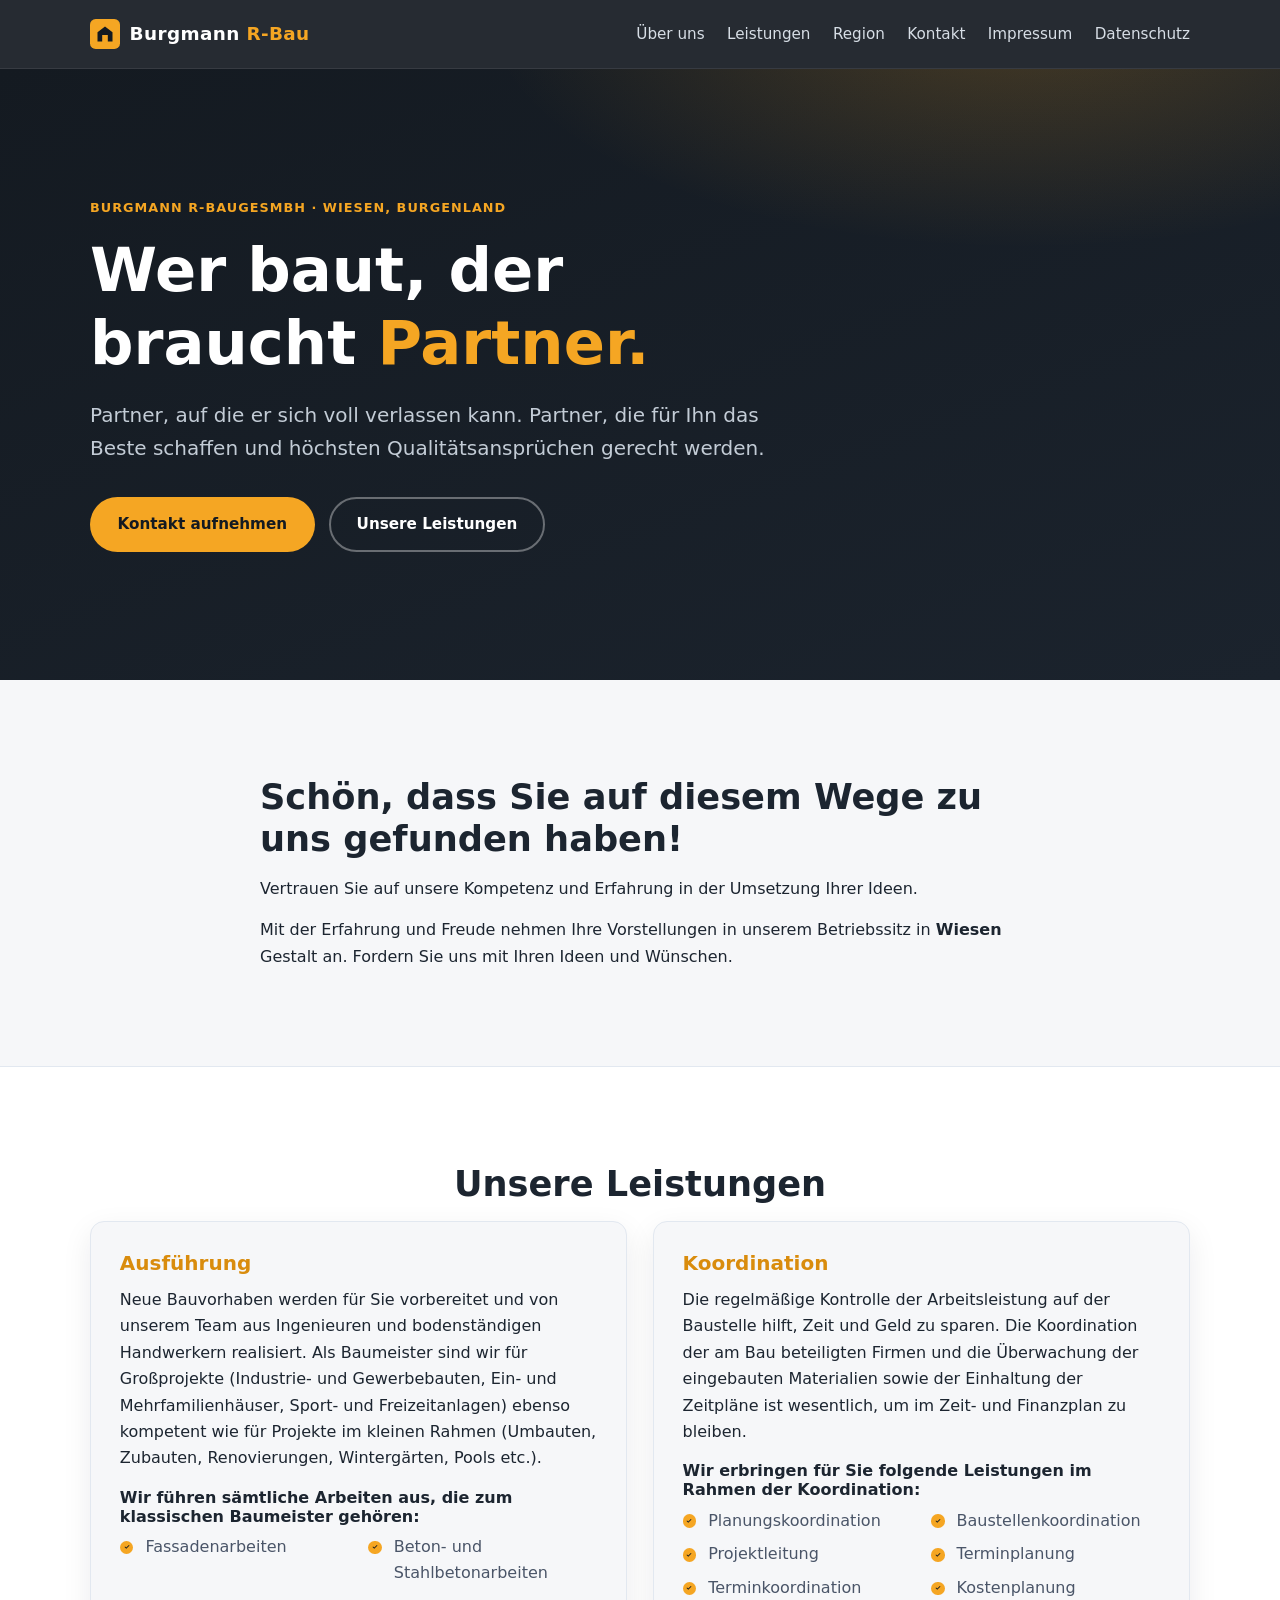
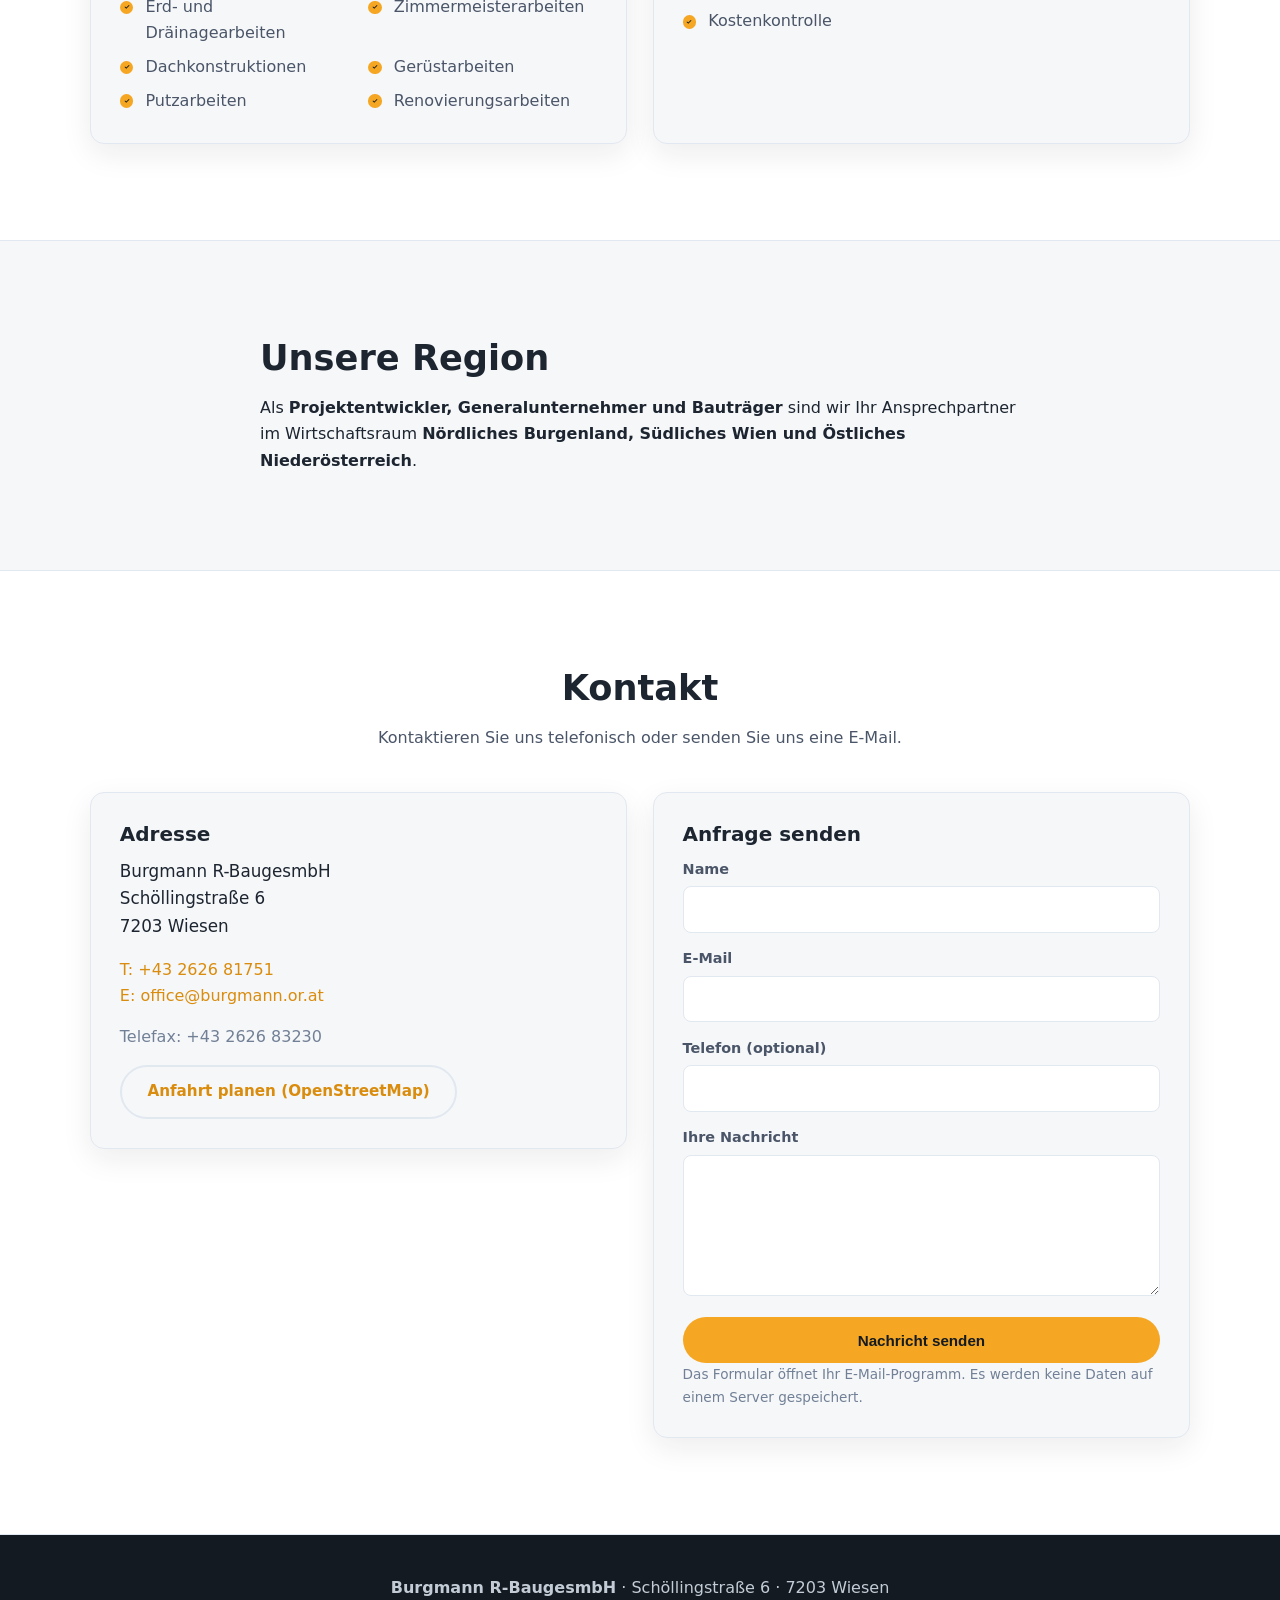
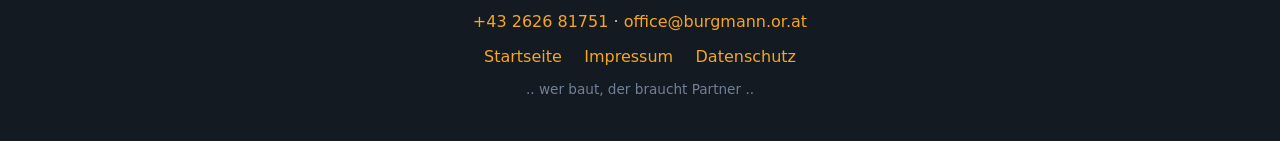
==== index.html @ 770e6b5f "Add modern static website (HTML/CSS/JS) for burgmann.or.at - One-pager index.html: hero, about, serv" ====
<!DOCTYPE html>
<html lang="de">
<head>
  <meta charset="UTF-8">
  <meta name="viewport" content="width=device-width, initial-scale=1.0">
  <title>Burgmann R-Bau | Wer baut, der braucht Partner</title>
  <meta name="description" content="Burgmann R-BaugesmbH in Wiesen – Projektentwickler, Generalunternehmer und Bauträger im Nördlichen Burgenland, Südlichen Wien und Östlichen Niederösterreich. Wer baut, der braucht Partner.">
  <link rel="icon" href="data:image/svg+xml,%3Csvg xmlns='http://www.w3.org/2000/svg' viewBox='0 0 32 32'%3E%3Crect width='32' height='32' rx='6' fill='%23f5a623'/%3E%3Cpath d='M8 24V14l8-6 8 6v10h-5v-7h-6v7z' fill='%23141a21'/%3E%3C/svg%3E">
  <link rel="stylesheet" href="assets/css/style.css">
</head>
<body>

  <header class="site-header" id="top">
    <div class="container header-inner">
      <a class="brand" href="index.html">
        <svg class="brand-mark" viewBox="0 0 32 32" aria-hidden="true"><rect width="32" height="32" rx="6" fill="currentColor" class="brand-bg"/><path d="M8 24V14l8-6 8 6v10h-5v-7h-6v7z" fill="#141a21"/></svg>
        <span class="brand-name">Burgmann <strong>R-Bau</strong></span>
      </a>
      <button class="nav-toggle" aria-label="Menü öffnen" aria-expanded="false" aria-controls="site-nav">
        <span></span><span></span><span></span>
      </button>
      <nav class="site-nav" id="site-nav" aria-label="Hauptnavigation">
        <ul>
          <li><a href="#ueber-uns">Über uns</a></li>
          <li><a href="#leistungen">Leistungen</a></li>
          <li><a href="#region">Region</a></li>
          <li><a href="#kontakt">Kontakt</a></li>
          <li><a href="impressum.html">Impressum</a></li>
          <li><a href="datenschutz.html">Datenschutz</a></li>
        </ul>
      </nav>
    </div>
  </header>

  <main>

    <section class="hero" id="start">
      <div class="container hero-inner">
        <p class="hero-kicker">Burgmann R-BaugesmbH · Wiesen, Burgenland</p>
        <h1>Wer baut, der braucht <span class="accent">Partner.</span></h1>
        <p class="hero-lead">Partner, auf die er sich voll verlassen kann. Partner, die für Ihn das Beste schaffen und höchsten Qualitätsansprüchen gerecht werden.</p>
        <div class="hero-actions">
          <a class="btn btn-primary" href="#kontakt">Kontakt aufnehmen</a>
          <a class="btn btn-ghost" href="#leistungen">Unsere Leistungen</a>
        </div>
      </div>
    </section>

    <section class="section" id="ueber-uns">
      <div class="container narrow reveal">
        <h2>Schön, dass Sie auf diesem Wege zu uns gefunden haben!</h2>
        <p>Vertrauen Sie auf unsere Kompetenz und Erfahrung in der Umsetzung Ihrer Ideen.</p>
        <p>Mit der Erfahrung und Freude nehmen Ihre Vorstellungen in unserem Betriebssitz in <strong>Wiesen</strong> Gestalt an. Fordern Sie uns mit Ihren Ideen und Wünschen.</p>
      </div>
    </section>

    <section class="section section-alt" id="leistungen">
      <div class="container">
        <h2 class="section-title reveal">Unsere Leistungen</h2>
        <div class="cards">

          <article class="card reveal" id="ausfuehrung">
            <h3>Ausführung</h3>
            <p>Neue Bauvorhaben werden für Sie vorbereitet und von unserem Team aus Ingenieuren und bodenständigen Handwerkern realisiert. Als Baumeister sind wir für Großprojekte (Industrie- und Gewerbebauten, Ein- und Mehrfamilienhäuser, Sport- und Freizeitanlagen) ebenso kompetent wie für Projekte im kleinen Rahmen (Umbauten, Zubauten, Renovierungen, Wintergärten, Pools etc.).</p>
            <h4>Wir führen sämtliche Arbeiten aus, die zum klassischen Baumeister gehören:</h4>
            <ul class="check-list">
              <li>Fassadenarbeiten</li>
              <li>Beton- und Stahlbetonarbeiten</li>
              <li>Erd- und Dräinagearbeiten</li>
              <li>Zimmermeisterarbeiten</li>
              <li>Dachkonstruktionen</li>
              <li>Gerüstarbeiten</li>
              <li>Putzarbeiten</li>
              <li>Renovierungsarbeiten</li>
            </ul>
          </article>

          <article class="card reveal" id="koordination">
            <h3>Koordination</h3>
            <p>Die regelmäßige Kontrolle der Arbeitsleistung auf der Baustelle hilft, Zeit und Geld zu sparen. Die Koordination der am Bau beteiligten Firmen und die Überwachung der eingebauten Materialien sowie der Einhaltung der Zeitpläne ist wesentlich, um im Zeit- und Finanzplan zu bleiben.</p>
            <h4>Wir erbringen für Sie folgende Leistungen im Rahmen der Koordination:</h4>
            <ul class="check-list">
              <li>Planungskoordination</li>
              <li>Baustellenkoordination</li>
              <li>Projektleitung</li>
              <li>Terminplanung</li>
              <li>Terminkoordination</li>
              <li>Kostenplanung</li>
              <li>Kostenkontrolle</li>
            </ul>
          </article>

        </div>
      </div>
    </section>

    <section class="section" id="region">
      <div class="container narrow reveal">
        <h2>Unsere Region</h2>
        <p>Als <strong>Projektentwickler, Generalunternehmer und Bauträger</strong> sind wir Ihr Ansprechpartner im Wirtschaftsraum <strong>Nördliches Burgenland, Südliches Wien und Östliches Niederösterreich</strong>.</p>
      </div>
    </section>

    <section class="section section-alt" id="kontakt">
      <div class="container">
        <h2 class="section-title reveal">Kontakt</h2>
        <p class="section-intro reveal">Kontaktieren Sie uns telefonisch oder senden Sie uns eine E-Mail.</p>
        <div class="contact-grid">

          <div class="contact-card reveal">
            <h3>Adresse</h3>
            <address>
              Burgmann R-BaugesmbH<br>
              Schöllingstraße 6<br>
              7203 Wiesen
            </address>
            <p>
              <a href="tel:+43262681751">T: +43 2626 81751</a><br>
              <a href="mailto:office@burgmann.or.at">E: office@burgmann.or.at</a>
            </p>
            <p class="muted">Telefax: +43 2626 83230</p>
            <p><a class="btn btn-ghost" href="https://www.openstreetmap.org/search?query=Sch%C3%B6llingstra%C3%9Fe%206%2C%207203%20Wiesen" target="_blank" rel="noopener">Anfahrt planen (OpenStreetMap)</a></p>
          </div>

          <form class="contact-card contact-form reveal" action="mailto:office@burgmann.or.at" method="post" enctype="text/plain">
            <h3>Anfrage senden</h3>
            <label>Name
              <input type="text" name="name" required autocomplete="name">
            </label>
            <label>E-Mail
              <input type="email" name="email" required autocomplete="email">
            </label>
            <label>Telefon (optional)
              <input type="tel" name="telefon" autocomplete="tel">
            </label>
            <label>Ihre Nachricht
              <textarea name="nachricht" rows="5" required></textarea>
            </label>
            <button class="btn btn-primary" type="submit">Nachricht senden</button>
            <p class="muted small">Das Formular öffnet Ihr E-Mail-Programm. Es werden keine Daten auf einem Server gespeichert.</p>
          </form>

        </div>
      </div>
    </section>

  </main>

  <footer class="site-footer">
    <div class="container footer-inner">
      <p><strong>Burgmann R-BaugesmbH</strong> · Schöllingstraße 6 · 7203 Wiesen</p>
      <p><a href="tel:+43262681751">+43 2626 81751</a> · <a href="mailto:office@burgmann.or.at">office@burgmann.or.at</a></p>
      <nav aria-label="Footer">
        <a href="index.html">Startseite</a>
        <a href="impressum.html">Impressum</a>
        <a href="datenschutz.html">Datenschutz</a>
      </nav>
      <p class="muted small">.. wer baut, der braucht Partner ..</p>
    </div>
  </footer>

  <script src="assets/js/main.js" defer></script>
</body>
</html>
---- assets/css/style.css ----
:root {
  --bg: #f6f7f9;
  --surface: #ffffff;
  --ink: #1c2530;
  --ink-soft: #4a5568;
  --muted: #718096;
  --dark: #141a21;
  --dark-2: #1b232d;
  --accent: #f5a623;
  --accent-dark: #d98c0d;
  --line: #e2e8f0;
  --radius: 14px;
  --shadow: 0 10px 30px rgba(20, 26, 33, 0.08);
  --font: "Segoe UI", system-ui, -apple-system, "Helvetica Neue", Arial, sans-serif;
  --header-h: 68px;
}

* {
  box-sizing: border-box;
  margin: 0;
  padding: 0;
}

html {
  scroll-behavior: smooth;
  scroll-padding-top: calc(var(--header-h) + 12px);
}

body {
  font-family: var(--font);
  background: var(--bg);
  color: var(--ink);
  line-height: 1.65;
  -webkit-font-smoothing: antialiased;
}

.container {
  width: min(1100px, 100% - 2.5rem);
  margin-inline: auto;
}

.container.narrow {
  width: min(760px, 100% - 2.5rem);
}

a {
  color: var(--accent-dark);
  text-decoration: none;
}

a:hover {
  text-decoration: underline;
}

h1, h2, h3, h4 {
  line-height: 1.2;
  color: var(--ink);
}

h2 {
  font-size: clamp(1.6rem, 3vw, 2.2rem);
  margin-bottom: 1rem;
}

h3 {
  font-size: 1.25rem;
  margin-bottom: 0.75rem;
}

h4 {
  font-size: 1rem;
  margin: 1rem 0 0.5rem;
}

p + p {
  margin-top: 0.9rem;
}

.muted {
  color: var(--muted);
}

.small {
  font-size: 0.85rem;
}

address {
  font-style: normal;
}

/* ---------- Header ---------- */

.site-header {
  position: sticky;
  top: 0;
  z-index: 100;
  background: rgba(20, 26, 33, 0.92);
  backdrop-filter: blur(10px);
  border-bottom: 1px solid rgba(255, 255, 255, 0.08);
}

.header-inner {
  display: flex;
  align-items: center;
  justify-content: space-between;
  height: var(--header-h);
}

.brand {
  display: inline-flex;
  align-items: center;
  gap: 0.6rem;
  color: #fff;
  font-size: 1.15rem;
  font-weight: 600;
  letter-spacing: 0.02em;
}

.brand:hover {
  text-decoration: none;
}

.brand-mark {
  width: 30px;
  height: 30px;
  color: var(--accent);
  flex: none;
}

.brand-name strong {
  color: var(--accent);
  font-weight: 700;
}

.site-nav ul {
  display: flex;
  gap: 1.4rem;
  list-style: none;
}

.site-nav a {
  color: #d7dee6;
  font-size: 0.95rem;
  font-weight: 500;
  padding: 0.35rem 0;
  border-bottom: 2px solid transparent;
  transition: color 0.2s, border-color 0.2s;
}

.site-nav a:hover,
.site-nav a.active {
  color: var(--accent);
  border-bottom-color: var(--accent);
  text-decoration: none;
}

.nav-toggle {
  display: none;
  flex-direction: column;
  justify-content: center;
  gap: 5px;
  width: 44px;
  height: 44px;
  padding: 10px;
  background: none;
  border: 1px solid rgba(255, 255, 255, 0.2);
  border-radius: 8px;
  cursor: pointer;
}

.nav-toggle span {
  display: block;
  height: 2px;
  width: 100%;
  background: #fff;
  border-radius: 2px;
  transition: transform 0.25s, opacity 0.25s;
}

.nav-toggle[aria-expanded="true"] span:nth-child(1) {
  transform: translateY(7px) rotate(45deg);
}

.nav-toggle[aria-expanded="true"] span:nth-child(2) {
  opacity: 0;
}

.nav-toggle[aria-expanded="true"] span:nth-child(3) {
  transform: translateY(-7px) rotate(-45deg);
}

/* ---------- Hero ---------- */

.hero {
  background:
    radial-gradient(900px 400px at 80% -10%, rgba(245, 166, 35, 0.22), transparent 60%),
    linear-gradient(160deg, var(--dark) 0%, var(--dark-2) 100%);
  color: #eef2f6;
  padding: clamp(4.5rem, 10vw, 8rem) 0;
}

.hero-kicker {
  color: var(--accent);
  font-weight: 600;
  letter-spacing: 0.08em;
  text-transform: uppercase;
  font-size: 0.8rem;
  margin-bottom: 1rem;
}

.hero h1 {
  color: #fff;
  font-size: clamp(2.2rem, 6vw, 3.8rem);
  max-width: 16ch;
  margin-bottom: 1.2rem;
}

.hero .accent {
  color: var(--accent);
}

.hero-lead {
  font-size: clamp(1.05rem, 2vw, 1.25rem);
  color: #c3ccd6;
  max-width: 56ch;
  margin-bottom: 2rem;
}

.hero-actions {
  display: flex;
  flex-wrap: wrap;
  gap: 0.9rem;
}

/* ---------- Buttons ---------- */

.btn {
  display: inline-block;
  padding: 0.8rem 1.6rem;
  border-radius: 999px;
  font-weight: 600;
  font-size: 0.95rem;
  border: 2px solid transparent;
  cursor: pointer;
  transition: transform 0.15s, background 0.2s, color 0.2s, border-color 0.2s;
}

.btn:hover {
  text-decoration: none;
  transform: translateY(-2px);
}

.btn-primary {
  background: var(--accent);
  color: var(--dark);
}

.btn-primary:hover {
  background: var(--accent-dark);
}

.btn-ghost {
  border-color: rgba(255, 255, 255, 0.35);
  color: #fff;
}

.btn-ghost:hover {
  border-color: var(--accent);
  color: var(--accent);
}

.contact-card .btn-ghost {
  color: var(--accent-dark);
  border-color: var(--line);
}

.contact-card .btn-ghost:hover {
  border-color: var(--accent);
  color: var(--accent-dark);
}

/* ---------- Sections ---------- */

.section {
  padding: clamp(3.5rem, 8vw, 6rem) 0;
}

.section-alt {
  background: var(--surface);
  border-block: 1px solid var(--line);
}

.section-title {
  text-align: center;
}

.section-intro {
  text-align: center;
  color: var(--ink-soft);
  max-width: 60ch;
  margin: 0 auto 2.5rem;
}

/* ---------- Cards ---------- */

.cards {
  display: grid;
  grid-template-columns: repeat(auto-fit, minmax(300px, 1fr));
  gap: 1.6rem;
}

.card {
  background: var(--surface);
  border: 1px solid var(--line);
  border-radius: var(--radius);
  padding: 1.8rem;
  box-shadow: var(--shadow);
}

.section-alt .card {
  background: var(--bg);
}

.card h3 {
  color: var(--accent-dark);
}

.check-list {
  list-style: none;
  margin-top: 0.4rem;
  display: grid;
  grid-template-columns: repeat(auto-fit, minmax(180px, 1fr));
  gap: 0.45rem 1.2rem;
}

.check-list li {
  position: relative;
  padding-left: 1.6rem;
  color: var(--ink-soft);
}

.check-list li::before {
  content: "";
  position: absolute;
  left: 0;
  top: 0.42em;
  width: 0.85em;
  height: 0.85em;
  border-radius: 50%;
  background: var(--accent) center / 60% no-repeat
    url("data:image/svg+xml,%3Csvg xmlns='http://www.w3.org/2000/svg' viewBox='0 0 16 16'%3E%3Cpath d='M6.5 11.5 3 8l1.2-1.2 2.3 2.3 5.3-5.3L13 5z' fill='%23141a21'/%3E%3C/svg%3E");
}

/* ---------- Kontakt ---------- */

.contact-grid {
  display: grid;
  grid-template-columns: repeat(auto-fit, minmax(300px, 1fr));
  gap: 1.6rem;
  align-items: start;
}

.contact-card {
  background: var(--bg);
  border: 1px solid var(--line);
  border-radius: var(--radius);
  padding: 1.8rem;
  box-shadow: var(--shadow);
}

.contact-card address {
  margin-bottom: 1rem;
  font-size: 1.05rem;
}

.contact-form label {
  display: block;
  font-weight: 600;
  font-size: 0.9rem;
  margin-bottom: 0.9rem;
  color: var(--ink-soft);
}

.contact-form input,
.contact-form textarea {
  display: block;
  width: 100%;
  margin-top: 0.3rem;
  padding: 0.65rem 0.8rem;
  font: inherit;
  color: var(--ink);
  background: #fff;
  border: 1px solid var(--line);
  border-radius: 8px;
}

.contact-form input:focus,
.contact-form textarea:focus {
  outline: 2px solid var(--accent);
  outline-offset: 1px;
  border-color: var(--accent);
}

.contact-form .btn {
  width: 100%;
  margin-top: 0.4rem;
}

/* ---------- Footer ---------- */

.site-footer {
  background: var(--dark);
  color: #c3ccd6;
  padding: 2.5rem 0;
  text-align: center;
}

.site-footer a {
  color: var(--accent);
}

.footer-inner > * + * {
  margin-top: 0.5rem;
}

.footer-inner nav {
  display: flex;
  justify-content: center;
  gap: 1.4rem;
}

/* ---------- Legal pages ---------- */

.legal-block {
  background: var(--surface);
  border: 1px solid var(--line);
  border-radius: var(--radius);
  padding: 1.2rem 1.5rem;
  margin: 1rem 0;
}

/* ---------- Reveal animation ---------- */

.reveal {
  opacity: 0;
  transform: translateY(24px);
  transition: opacity 0.6s ease, transform 0.6s ease;
}

.reveal.is-visible {
  opacity: 1;
  transform: none;
}

@media (prefers-reduced-motion: reduce) {
  html {
    scroll-behavior: auto;
  }

  .reveal {
    opacity: 1;
    transform: none;
    transition: none;
  }

  .btn {
    transition: none;
  }
}

/* ---------- Responsive ---------- */

@media (max-width: 760px) {
  .nav-toggle {
    display: flex;
  }

  .site-nav {
    position: absolute;
    top: var(--header-h);
    left: 0;
    right: 0;
    background: var(--dark);
    border-bottom: 1px solid rgba(255, 255, 255, 0.1);
    max-height: 0;
    overflow: hidden;
    transition: max-height 0.3s ease;
  }

  .site-nav.open {
    max-height: 420px;
  }

  .site-nav ul {
    flex-direction: column;
    gap: 0;
    padding: 0.5rem 1.25rem 1rem;
  }

  .site-nav a {
    display: block;
    padding: 0.7rem 0;
    border-bottom: none;
  }
}
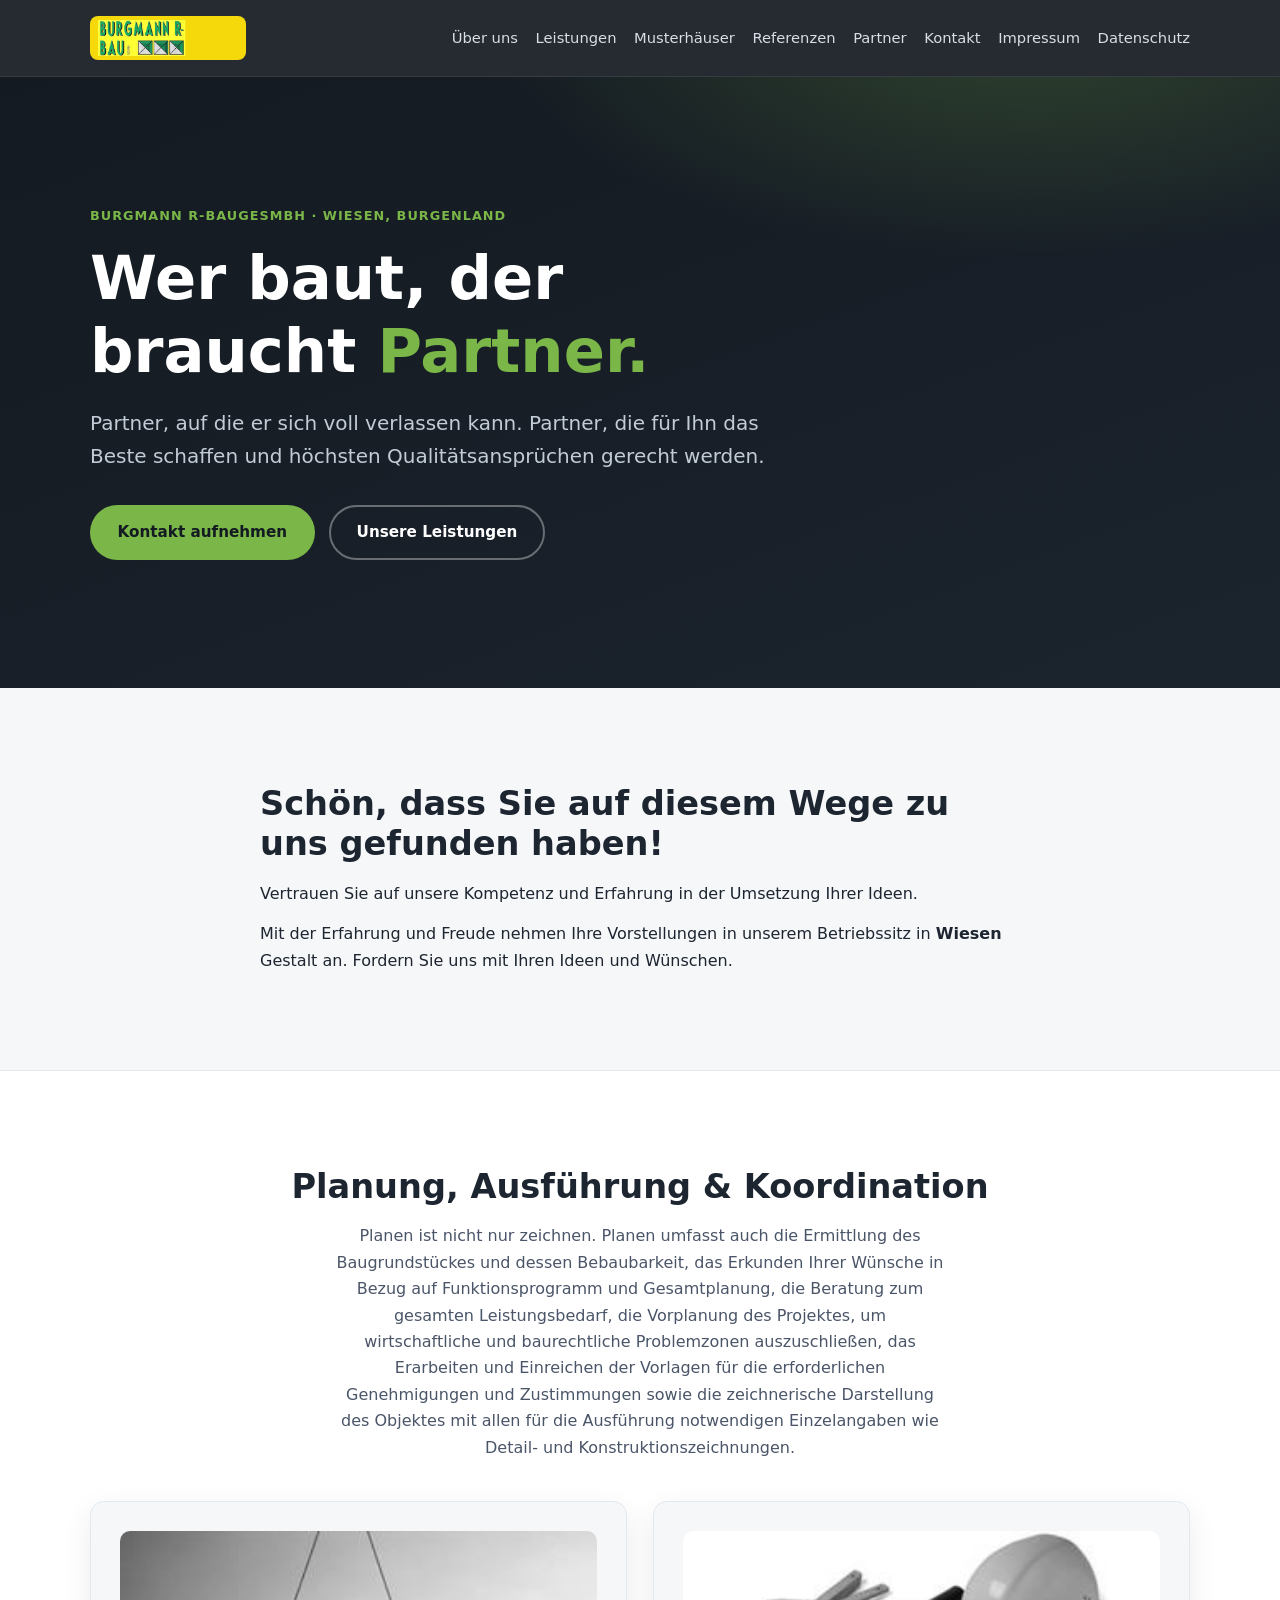
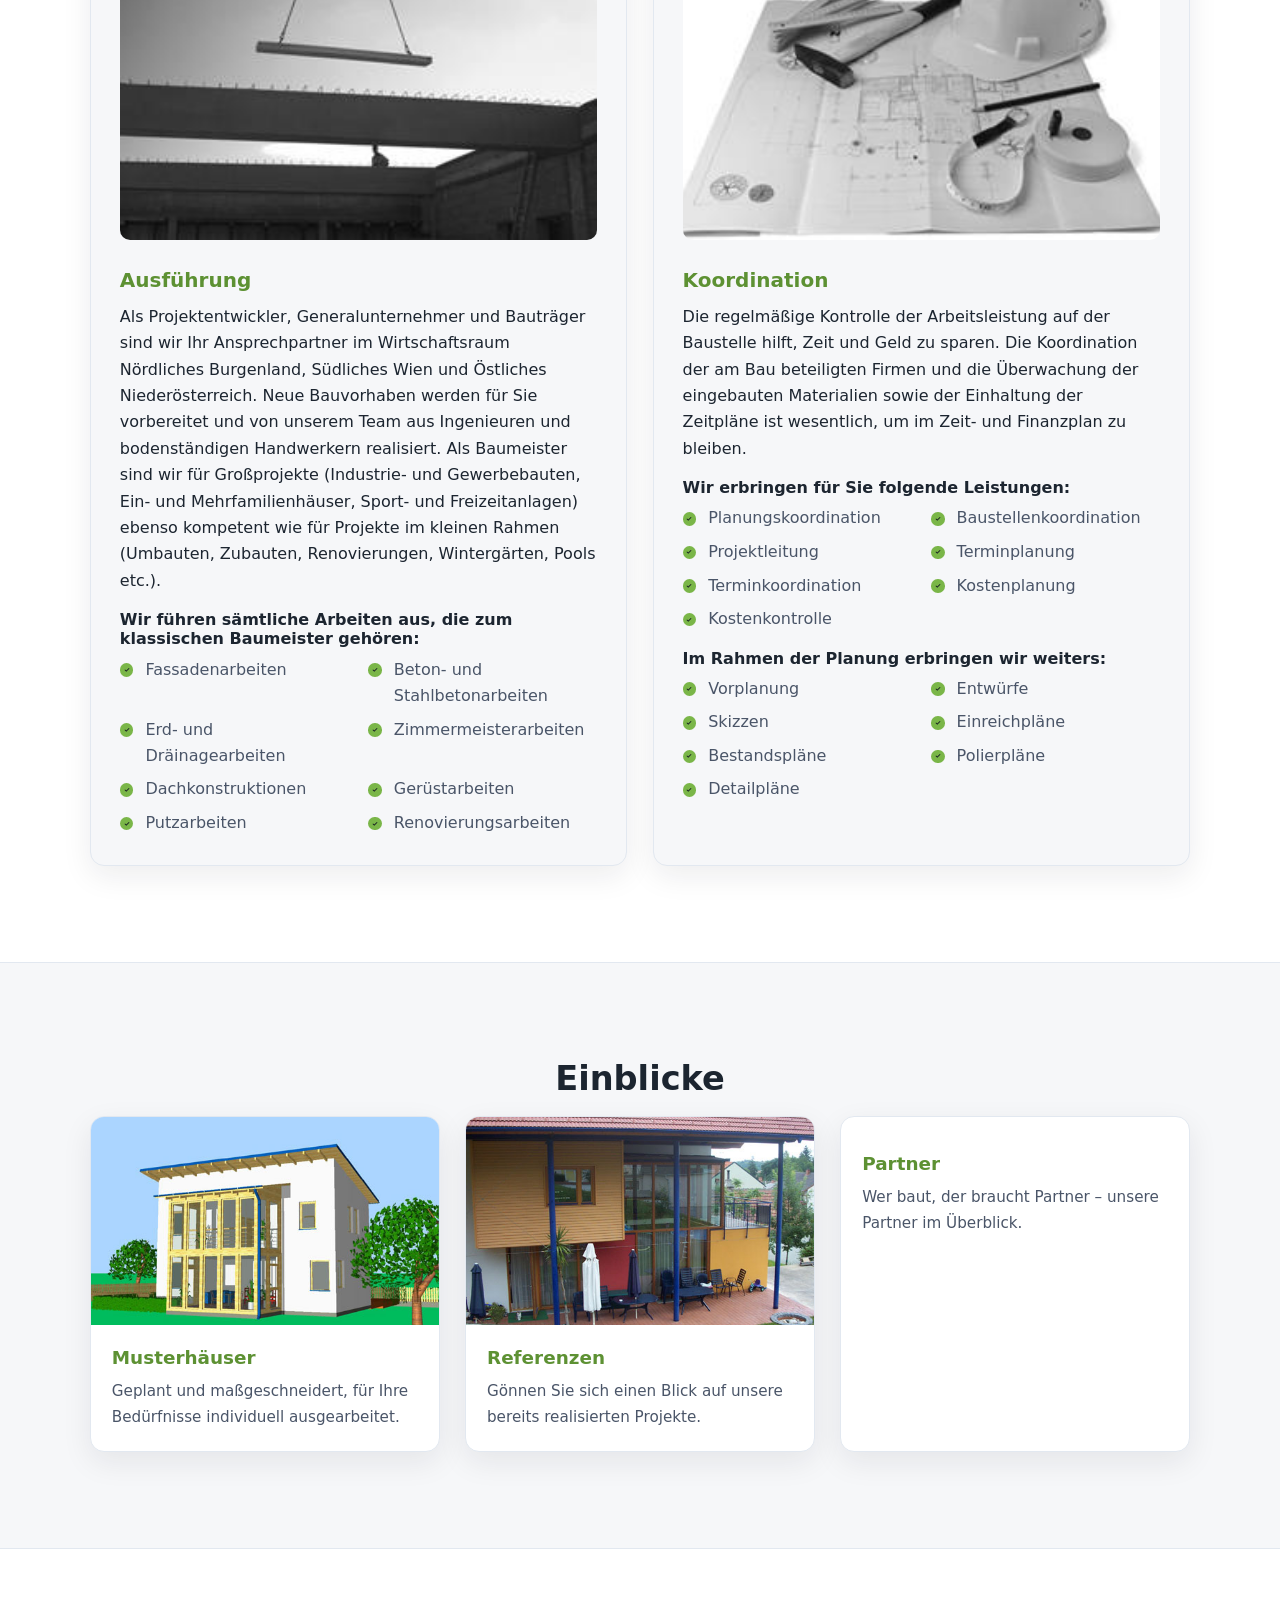
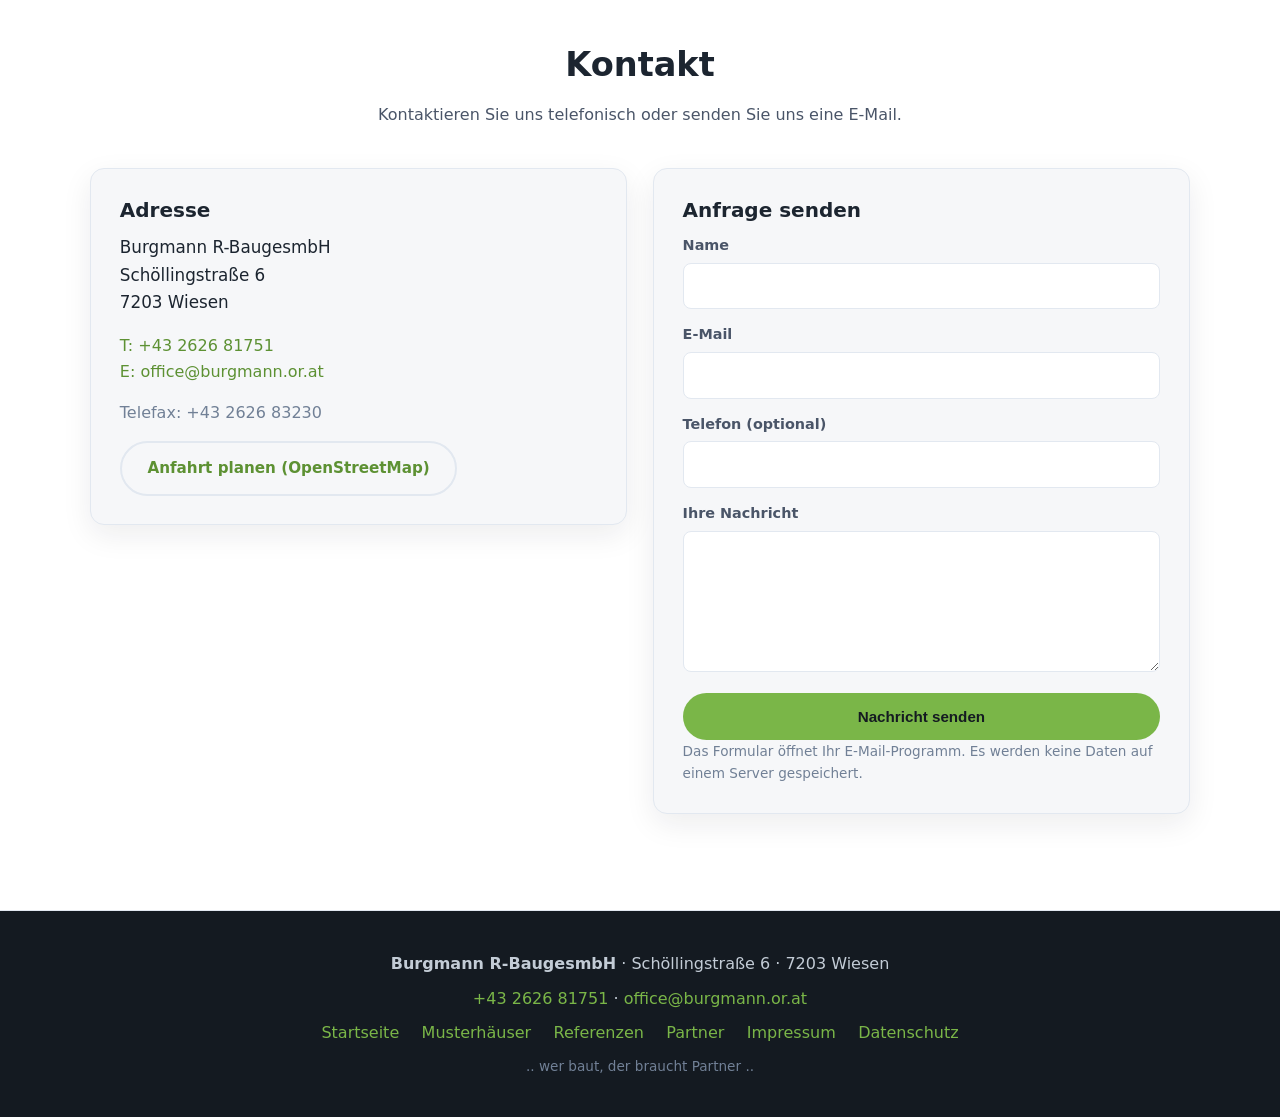
==== commit d50b0fe1: "Add missing subpages: Musterhäuser, Referenzen, Partner + original images - musterhaeuser.html: 4 mo" ====
--- a/index.html
+++ b/index.html
@@ -5,7 +5,7 @@
   <meta name="viewport" content="width=device-width, initial-scale=1.0">
   <title>Burgmann R-Bau | Wer baut, der braucht Partner</title>
   <meta name="description" content="Burgmann R-BaugesmbH in Wiesen – Projektentwickler, Generalunternehmer und Bauträger im Nördlichen Burgenland, Südlichen Wien und Östlichen Niederösterreich. Wer baut, der braucht Partner.">
-  <link rel="icon" href="data:image/svg+xml,%3Csvg xmlns='http://www.w3.org/2000/svg' viewBox='0 0 32 32'%3E%3Crect width='32' height='32' rx='6' fill='%23f5a623'/%3E%3Cpath d='M8 24V14l8-6 8 6v10h-5v-7h-6v7z' fill='%23141a21'/%3E%3C/svg%3E">
+  <link rel="icon" href="assets/img/logo_t.png" type="image/png">
   <link rel="stylesheet" href="assets/css/style.css">
 </head>
 <body>
@@ -13,8 +13,7 @@
   <header class="site-header" id="top">
     <div class="container header-inner">
       <a class="brand" href="index.html">
-        <svg class="brand-mark" viewBox="0 0 32 32" aria-hidden="true"><rect width="32" height="32" rx="6" fill="currentColor" class="brand-bg"/><path d="M8 24V14l8-6 8 6v10h-5v-7h-6v7z" fill="#141a21"/></svg>
-        <span class="brand-name">Burgmann <strong>R-Bau</strong></span>
+        <img class="brand-logo" src="assets/img/logo_t.png" alt="Burgmann R-Bau" width="234" height="60">
       </a>
       <button class="nav-toggle" aria-label="Menü öffnen" aria-expanded="false" aria-controls="site-nav">
         <span></span><span></span><span></span>
@@ -23,7 +22,9 @@
         <ul>
           <li><a href="#ueber-uns">Über uns</a></li>
           <li><a href="#leistungen">Leistungen</a></li>
-          <li><a href="#region">Region</a></li>
+          <li><a href="musterhaeuser.html">Musterhäuser</a></li>
+          <li><a href="referenzen.html">Referenzen</a></li>
+          <li><a href="partner.html">Partner</a></li>
           <li><a href="#kontakt">Kontakt</a></li>
           <li><a href="impressum.html">Impressum</a></li>
           <li><a href="datenschutz.html">Datenschutz</a></li>
@@ -56,12 +57,16 @@
 
     <section class="section section-alt" id="leistungen">
       <div class="container">
-        <h2 class="section-title reveal">Unsere Leistungen</h2>
+        <h2 class="section-title reveal">Planung, Ausführung &amp; Koordination</h2>
+        <div class="container narrow reveal" style="text-align:center">
+          <p class="section-intro" style="margin-bottom:2.5rem">Planen ist nicht nur zeichnen. Planen umfasst auch die Ermittlung des Baugrundstückes und dessen Bebaubarkeit, das Erkunden Ihrer Wünsche in Bezug auf Funktionsprogramm und Gesamtplanung, die Beratung zum gesamten Leistungsbedarf, die Vorplanung des Projektes, um wirtschaftliche und baurechtliche Problemzonen auszuschließen, das Erarbeiten und Einreichen der Vorlagen für die erforderlichen Genehmigungen und Zustimmungen sowie die zeichnerische Darstellung des Objektes mit allen für die Ausführung notwendigen Einzelangaben wie Detail- und Konstruktionszeichnungen.</p>
+        </div>
         <div class="cards">
 
           <article class="card reveal" id="ausfuehrung">
+            <img class="card-img" src="assets/img/ausfue.jpg" alt="Baustelle – Ausführung" loading="lazy" width="290" height="188">
             <h3>Ausführung</h3>
-            <p>Neue Bauvorhaben werden für Sie vorbereitet und von unserem Team aus Ingenieuren und bodenständigen Handwerkern realisiert. Als Baumeister sind wir für Großprojekte (Industrie- und Gewerbebauten, Ein- und Mehrfamilienhäuser, Sport- und Freizeitanlagen) ebenso kompetent wie für Projekte im kleinen Rahmen (Umbauten, Zubauten, Renovierungen, Wintergärten, Pools etc.).</p>
+            <p>Als Projektentwickler, Generalunternehmer und Bauträger sind wir Ihr Ansprechpartner im Wirtschaftsraum Nördliches Burgenland, Südliches Wien und Östliches Niederösterreich. Neue Bauvorhaben werden für Sie vorbereitet und von unserem Team aus Ingenieuren und bodenständigen Handwerkern realisiert. Als Baumeister sind wir für Großprojekte (Industrie- und Gewerbebauten, Ein- und Mehrfamilienhäuser, Sport- und Freizeitanlagen) ebenso kompetent wie für Projekte im kleinen Rahmen (Umbauten, Zubauten, Renovierungen, Wintergärten, Pools etc.).</p>
             <h4>Wir führen sämtliche Arbeiten aus, die zum klassischen Baumeister gehören:</h4>
             <ul class="check-list">
               <li>Fassadenarbeiten</li>
@@ -76,9 +81,10 @@
           </article>
 
           <article class="card reveal" id="koordination">
+            <img class="card-img" src="assets/img/koordi.jpg" alt="Baustellenkoordination" loading="lazy" width="290" height="186">
             <h3>Koordination</h3>
             <p>Die regelmäßige Kontrolle der Arbeitsleistung auf der Baustelle hilft, Zeit und Geld zu sparen. Die Koordination der am Bau beteiligten Firmen und die Überwachung der eingebauten Materialien sowie der Einhaltung der Zeitpläne ist wesentlich, um im Zeit- und Finanzplan zu bleiben.</p>
-            <h4>Wir erbringen für Sie folgende Leistungen im Rahmen der Koordination:</h4>
+            <h4>Wir erbringen für Sie folgende Leistungen:</h4>
             <ul class="check-list">
               <li>Planungskoordination</li>
               <li>Baustellenkoordination</li>
@@ -88,16 +94,47 @@
               <li>Kostenplanung</li>
               <li>Kostenkontrolle</li>
             </ul>
+            <h4>Im Rahmen der Planung erbringen wir weiters:</h4>
+            <ul class="check-list">
+              <li>Vorplanung</li>
+              <li>Entwürfe</li>
+              <li>Skizzen</li>
+              <li>Einreichpläne</li>
+              <li>Bestandspläne</li>
+              <li>Polierpläne</li>
+              <li>Detailpläne</li>
+            </ul>
           </article>
 
         </div>
       </div>
     </section>
 
-    <section class="section" id="region">
-      <div class="container narrow reveal">
-        <h2>Unsere Region</h2>
-        <p>Als <strong>Projektentwickler, Generalunternehmer und Bauträger</strong> sind wir Ihr Ansprechpartner im Wirtschaftsraum <strong>Nördliches Burgenland, Südliches Wien und Östliches Niederösterreich</strong>.</p>
+    <section class="section" id="einblicke">
+      <div class="container">
+        <h2 class="section-title reveal">Einblicke</h2>
+        <div class="teaser-grid">
+          <a class="teaser reveal" href="musterhaeuser.html">
+            <img src="assets/img/hausip-sch-l-large.jpg" alt="Musterhaus" loading="lazy" width="500" height="300">
+            <span class="teaser-body">
+              <strong>Musterhäuser</strong>
+              <span>Geplant und maßgeschneidert, für Ihre Bedürfnisse individuell ausgearbeitet.</span>
+            </span>
+          </a>
+          <a class="teaser reveal" href="referenzen.html">
+            <img src="assets/img/pic01_l-8aa4c97e336e4407b67c5a885d2063ec-large.jpg" alt="Referenzprojekt" loading="lazy" width="500" height="375">
+            <span class="teaser-body">
+              <strong>Referenzen</strong>
+              <span>Gönnen Sie sich einen Blick auf unsere bereits realisierten Projekte.</span>
+            </span>
+          </a>
+          <a class="teaser reveal" href="partner.html">
+            <span class="teaser-body teaser-noimg">
+              <strong>Partner</strong>
+              <span>Wer baut, der braucht Partner – unsere Partner im Überblick.</span>
+            </span>
+          </a>
+        </div>
       </div>
     </section>
 
@@ -152,6 +189,9 @@
       <p><a href="tel:+43262681751">+43 2626 81751</a> · <a href="mailto:office@burgmann.or.at">office@burgmann.or.at</a></p>
       <nav aria-label="Footer">
         <a href="index.html">Startseite</a>
+        <a href="musterhaeuser.html">Musterhäuser</a>
+        <a href="referenzen.html">Referenzen</a>
+        <a href="partner.html">Partner</a>
         <a href="impressum.html">Impressum</a>
         <a href="datenschutz.html">Datenschutz</a>
       </nav>
--- a/assets/css/style.css
+++ b/assets/css/style.css
@@ -6,13 +6,13 @@
   --muted: #718096;
   --dark: #141a21;
   --dark-2: #1b232d;
-  --accent: #f5a623;
-  --accent-dark: #d98c0d;
+  --accent: #7ab648;
+  --accent-dark: #5d9133;
   --line: #e2e8f0;
   --radius: 14px;
   --shadow: 0 10px 30px rgba(20, 26, 33, 0.08);
   --font: "Segoe UI", system-ui, -apple-system, "Helvetica Neue", Arial, sans-serif;
-  --header-h: 68px;
+  --header-h: 76px;
 }
 
 * {
@@ -52,13 +52,23 @@
   text-decoration: underline;
 }
 
+img {
+  max-width: 100%;
+  height: auto;
+}
+
 h1, h2, h3, h4 {
   line-height: 1.2;
   color: var(--ink);
 }
 
+h1 {
+  font-size: clamp(1.8rem, 4vw, 2.6rem);
+  margin-bottom: 1rem;
+}
+
 h2 {
-  font-size: clamp(1.6rem, 3vw, 2.2rem);
+  font-size: clamp(1.5rem, 3vw, 2.1rem);
   margin-bottom: 1rem;
 }
 
@@ -103,48 +113,43 @@
   display: flex;
   align-items: center;
   justify-content: space-between;
-  height: var(--header-h);
+  min-height: var(--header-h);
+  gap: 1rem;
 }
 
 .brand {
   display: inline-flex;
   align-items: center;
-  gap: 0.6rem;
-  color: #fff;
-  font-size: 1.15rem;
-  font-weight: 600;
-  letter-spacing: 0.02em;
+  flex: none;
 }
 
 .brand:hover {
   text-decoration: none;
 }
 
-.brand-mark {
-  width: 30px;
-  height: 30px;
-  color: var(--accent);
-  flex: none;
-}
-
-.brand-name strong {
-  color: var(--accent);
-  font-weight: 700;
+.brand-logo {
+  height: 44px;
+  width: auto;
+  background: #f5d90a;
+  border-radius: 8px;
+  padding: 4px 8px;
 }
 
 .site-nav ul {
   display: flex;
-  gap: 1.4rem;
+  flex-wrap: wrap;
+  gap: 1.1rem;
   list-style: none;
 }
 
 .site-nav a {
   color: #d7dee6;
-  font-size: 0.95rem;
+  font-size: 0.92rem;
   font-weight: 500;
   padding: 0.35rem 0;
   border-bottom: 2px solid transparent;
   transition: color 0.2s, border-color 0.2s;
+  white-space: nowrap;
 }
 
 .site-nav a:hover,
@@ -193,7 +198,7 @@
 
 .hero {
   background:
-    radial-gradient(900px 400px at 80% -10%, rgba(245, 166, 35, 0.22), transparent 60%),
+    radial-gradient(900px 400px at 80% -10%, rgba(122, 182, 72, 0.25), transparent 60%),
     linear-gradient(160deg, var(--dark) 0%, var(--dark-2) 100%);
   color: #eef2f6;
   padding: clamp(4.5rem, 10vw, 8rem) 0;
@@ -257,6 +262,7 @@
 
 .btn-primary:hover {
   background: var(--accent-dark);
+  color: #fff;
 }
 
 .btn-ghost {
@@ -319,6 +325,14 @@
 
 .section-alt .card {
   background: var(--bg);
+}
+
+.card-img {
+  width: 100%;
+  border-radius: 10px;
+  margin-bottom: 1.2rem;
+  aspect-ratio: 290 / 188;
+  object-fit: cover;
 }
 
 .card h3 {
@@ -351,6 +365,164 @@
     url("data:image/svg+xml,%3Csvg xmlns='http://www.w3.org/2000/svg' viewBox='0 0 16 16'%3E%3Cpath d='M6.5 11.5 3 8l1.2-1.2 2.3 2.3 5.3-5.3L13 5z' fill='%23141a21'/%3E%3C/svg%3E");
 }
 
+/* ---------- Teaser ---------- */
+
+.teaser-grid {
+  display: grid;
+  grid-template-columns: repeat(auto-fit, minmax(260px, 1fr));
+  gap: 1.6rem;
+}
+
+.teaser {
+  display: block;
+  background: var(--surface);
+  border: 1px solid var(--line);
+  border-radius: var(--radius);
+  overflow: hidden;
+  box-shadow: var(--shadow);
+  transition: transform 0.2s, box-shadow 0.2s;
+  color: var(--ink);
+}
+
+.teaser:hover {
+  text-decoration: none;
+  transform: translateY(-4px);
+  box-shadow: 0 16px 40px rgba(20, 26, 33, 0.14);
+}
+
+.teaser img {
+  width: 100%;
+  aspect-ratio: 5 / 3;
+  object-fit: cover;
+  display: block;
+}
+
+.teaser-body {
+  display: block;
+  padding: 1.1rem 1.3rem 1.3rem;
+}
+
+.teaser-body strong {
+  display: block;
+  font-size: 1.15rem;
+  color: var(--accent-dark);
+  margin-bottom: 0.3rem;
+}
+
+.teaser-body span {
+  color: var(--ink-soft);
+  font-size: 0.95rem;
+}
+
+.teaser-noimg {
+  padding: 2rem 1.3rem;
+}
+
+/* ---------- Galleries (Musterhäuser / Referenzen) ---------- */
+
+.house {
+  margin-top: 3rem;
+  scroll-margin-top: calc(var(--header-h) + 12px);
+}
+
+.house h2 {
+  border-bottom: 3px solid var(--accent);
+  display: inline-block;
+  padding-bottom: 0.3rem;
+}
+
+.house > p {
+  color: var(--ink-soft);
+  max-width: 70ch;
+  margin-bottom: 1.2rem;
+}
+
+.gallery {
+  display: grid;
+  grid-template-columns: repeat(auto-fill, minmax(220px, 1fr));
+  gap: 1rem;
+}
+
+.gallery figure {
+  background: var(--surface);
+  border: 1px solid var(--line);
+  border-radius: 10px;
+  overflow: hidden;
+}
+
+.gallery a {
+  display: block;
+}
+
+.gallery a:hover {
+  text-decoration: none;
+}
+
+.gallery img {
+  display: block;
+  width: 100%;
+  aspect-ratio: 5 / 3;
+  object-fit: cover;
+  transition: transform 0.25s;
+}
+
+.gallery a:hover img {
+  transform: scale(1.04);
+}
+
+.gallery figcaption {
+  padding: 0.55rem 0.8rem;
+  font-size: 0.85rem;
+  color: var(--ink-soft);
+  background: var(--surface);
+}
+
+/* ---------- Partner ---------- */
+
+.partner-grid {
+  display: grid;
+  grid-template-columns: repeat(auto-fit, minmax(240px, 1fr));
+  gap: 1.6rem;
+}
+
+.partner-card {
+  display: flex;
+  flex-direction: column;
+  align-items: center;
+  gap: 1rem;
+  text-align: center;
+  background: var(--surface);
+  border: 1px solid var(--line);
+  border-radius: var(--radius);
+  padding: 2.2rem 1.5rem;
+  box-shadow: var(--shadow);
+  color: var(--ink);
+  transition: transform 0.2s, box-shadow 0.2s;
+}
+
+.partner-card:hover {
+  text-decoration: none;
+  transform: translateY(-4px);
+  box-shadow: 0 16px 40px rgba(20, 26, 33, 0.14);
+}
+
+.partner-card strong {
+  color: var(--accent-dark);
+}
+
+.partner-badge {
+  display: inline-flex;
+  align-items: center;
+  justify-content: center;
+  width: 84px;
+  height: 84px;
+  border-radius: 50%;
+  background: var(--accent);
+  color: var(--dark);
+  font-weight: 700;
+  font-size: 1.4rem;
+}
+
 /* ---------- Kontakt ---------- */
 
 .contact-grid {
@@ -425,6 +597,7 @@
 
 .footer-inner nav {
   display: flex;
+  flex-wrap: wrap;
   justify-content: center;
   gap: 1.4rem;
 }
@@ -463,14 +636,14 @@
     transition: none;
   }
 
-  .btn {
+  .btn, .teaser, .partner-card, .gallery img {
     transition: none;
   }
 }
 
 /* ---------- Responsive ---------- */
 
-@media (max-width: 760px) {
+@media (max-width: 860px) {
   .nav-toggle {
     display: flex;
   }
@@ -488,11 +661,12 @@
   }
 
   .site-nav.open {
-    max-height: 420px;
+    max-height: 560px;
   }
 
   .site-nav ul {
     flex-direction: column;
+    flex-wrap: nowrap;
     gap: 0;
     padding: 0.5rem 1.25rem 1rem;
   }
@@ -501,5 +675,6 @@
     display: block;
     padding: 0.7rem 0;
     border-bottom: none;
-  }
-}
+    white-space: normal;
+  }
+}
